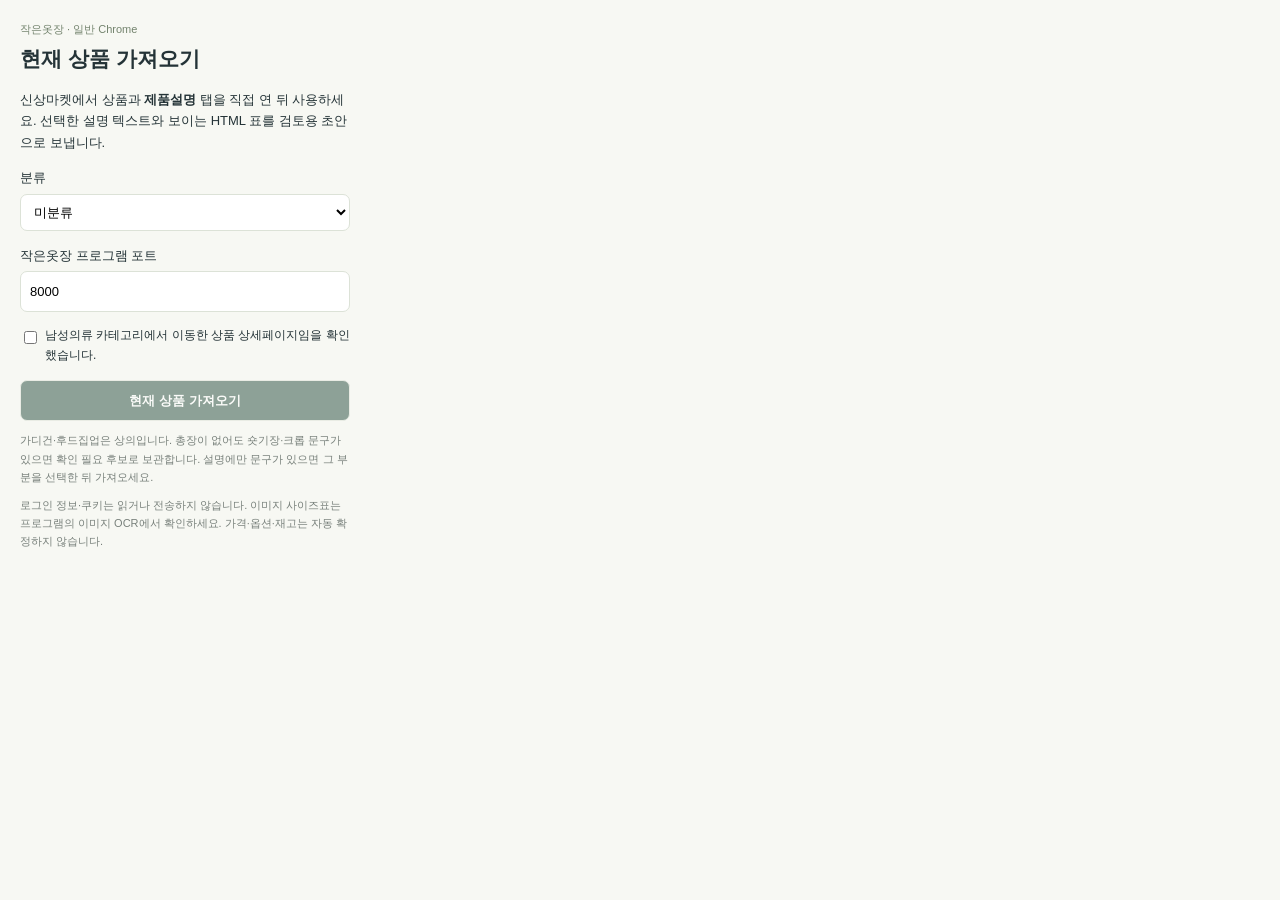
==== chrome-extension/popup.html @ b9dd89ab "Add manual capture from ordinary Chrome and update menswear screening rules" ====
<!doctype html><html lang="ko"><head><meta charset="utf-8"><title>작은옷장 가져오기</title><link rel="stylesheet" href="popup.css"><script src="popup.js" defer></script></head><body>
<p class="eyebrow">작은옷장 · 일반 Chrome</p><h1>현재 상품 가져오기</h1>
<p>신상마켓에서 상품과 <b>제품설명</b> 탭을 직접 연 뒤 사용하세요. 선택한 설명 텍스트와 보이는 HTML 표를 검토용 초안으로 보냅니다.</p>
<label>분류<select id="category"><option>미분류</option><option>아우터</option><option>상의</option><option>바지</option></select></label>
<label>작은옷장 프로그램 포트<input id="port" type="number" min="1" max="65535" value="8000"></label>
<label class="check"><input id="confirmed" type="checkbox">남성의류 카테고리에서 이동한 상품 상세페이지임을 확인했습니다.</label>
<button id="capture" disabled>현재 상품 가져오기</button><p id="status" role="status"></p>
<p class="small">가디건·후드집업은 상의입니다. 총장이 없어도 숏기장·크롭 문구가 있으면 확인 필요 후보로 보관합니다. 설명에만 문구가 있으면 그 부분을 선택한 뒤 가져오세요.</p><p class="small">로그인 정보·쿠키는 읽거나 전송하지 않습니다. 이미지 사이즈표는 프로그램의 이미지 OCR에서 확인하세요. 가격·옵션·재고는 자동 확정하지 않습니다.</p>
</body></html>
---- chrome-extension/popup.css ----
body{width:330px;margin:0;padding:20px;font:13px/1.65 -apple-system,"Malgun Gothic",sans-serif;background:#f7f8f3;color:#243337}h1{font-size:21px;margin:4px 0 12px}.eyebrow{color:#73836d;font-size:11px;margin:0}p{margin:10px 0}label{display:flex;flex-direction:column;gap:5px;margin:14px 0}input,select,button{font:inherit;border:1px solid #dce2d7;border-radius:7px;padding:9px;background:white}button{background:#264d3e;color:white;width:100%;cursor:pointer;font-weight:600}button:disabled{opacity:.5;cursor:default}.check{flex-direction:row;align-items:start;font-size:12px}.check input{margin-top:5px;accent-color:#264d3e}.small{font-size:11px;color:#78807b}#status{white-space:pre-wrap;overflow-wrap:anywhere}
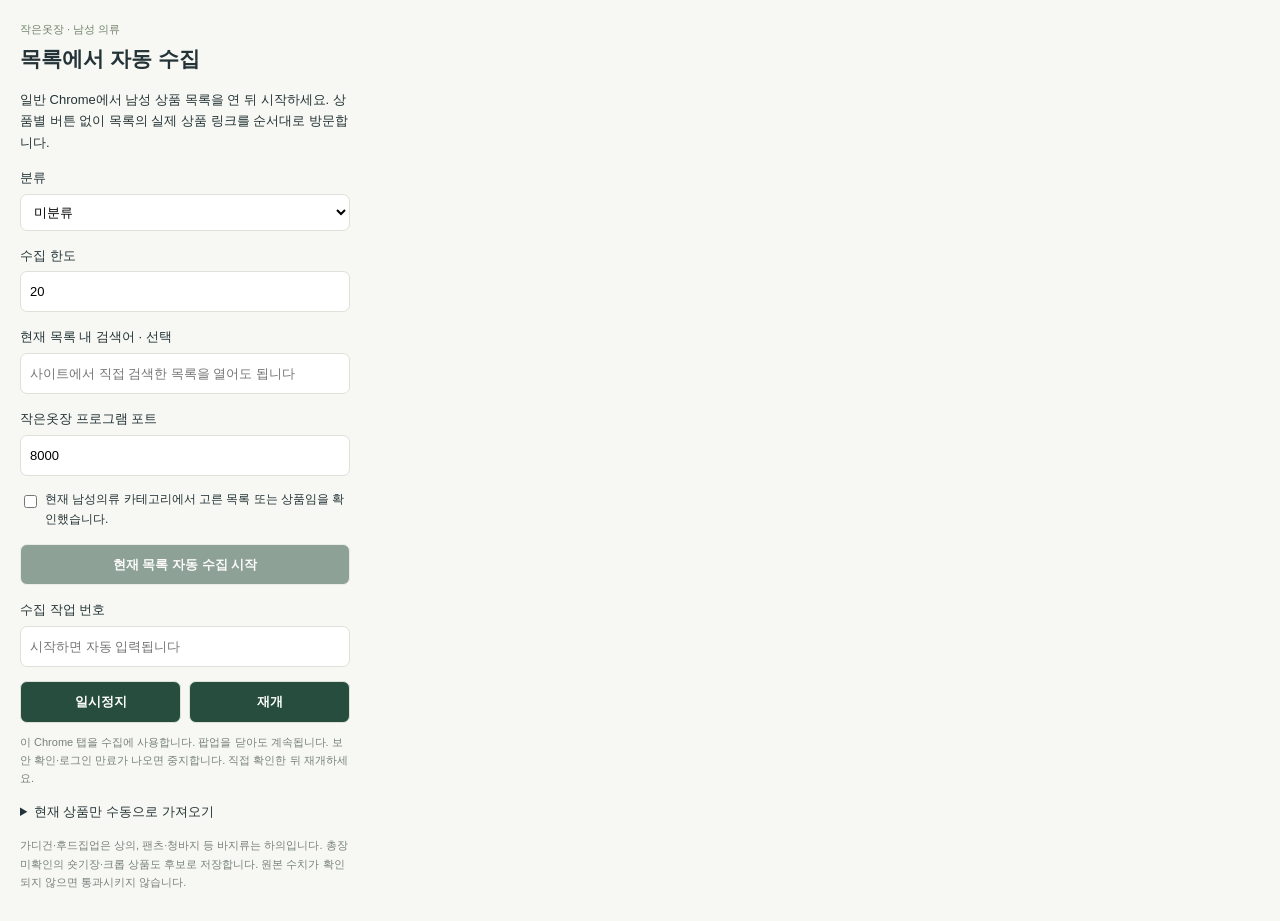
==== commit c383651b: "Automate bounded mens listing collection, detail views, local images and evidence-based option scree" ====
--- a/chrome-extension/popup.html
+++ b/chrome-extension/popup.html
@@ -1,9 +1,15 @@
-<!doctype html><html lang="ko"><head><meta charset="utf-8"><title>작은옷장 가져오기</title><link rel="stylesheet" href="popup.css"><script src="popup.js" defer></script></head><body>
-<p class="eyebrow">작은옷장 · 일반 Chrome</p><h1>현재 상품 가져오기</h1>
-<p>신상마켓에서 상품과 <b>제품설명</b> 탭을 직접 연 뒤 사용하세요. 선택한 설명 텍스트와 보이는 HTML 표를 검토용 초안으로 보냅니다.</p>
-<label>분류<select id="category"><option>미분류</option><option>아우터</option><option>상의</option><option>바지</option></select></label>
+<!doctype html><html lang="ko"><head><meta charset="utf-8"><title>작은옷장 자동 수집</title><link rel="stylesheet" href="popup.css"><script src="popup.js" defer></script></head><body>
+<p class="eyebrow">작은옷장 · 남성 의류</p><h1>목록에서 자동 수집</h1>
+<p>일반 Chrome에서 남성 상품 목록을 연 뒤 시작하세요. 상품별 버튼 없이 목록의 실제 상품 링크를 순서대로 방문합니다.</p>
+<label>분류<select id="category"><option>미분류</option><option>아우터</option><option>상의</option><option value="바지">하의 · 바지류 전체</option></select></label>
+<label>수집 한도<input id="limit" type="number" min="1" max="200" value="20"></label>
+<label>현재 목록 내 검색어 · 선택<input id="keyword" maxlength="200" placeholder="사이트에서 직접 검색한 목록을 열어도 됩니다"></label>
 <label>작은옷장 프로그램 포트<input id="port" type="number" min="1" max="65535" value="8000"></label>
-<label class="check"><input id="confirmed" type="checkbox">남성의류 카테고리에서 이동한 상품 상세페이지임을 확인했습니다.</label>
-<button id="capture" disabled>현재 상품 가져오기</button><p id="status" role="status"></p>
-<p class="small">가디건·후드집업은 상의입니다. 총장이 없어도 숏기장·크롭 문구가 있으면 확인 필요 후보로 보관합니다. 설명에만 문구가 있으면 그 부분을 선택한 뒤 가져오세요.</p><p class="small">로그인 정보·쿠키는 읽거나 전송하지 않습니다. 이미지 사이즈표는 프로그램의 이미지 OCR에서 확인하세요. 가격·옵션·재고는 자동 확정하지 않습니다.</p>
+<label class="check"><input id="confirmed" type="checkbox">현재 남성의류 카테고리에서 고른 목록 또는 상품임을 확인했습니다.</label>
+<button id="auto-start" disabled>현재 목록 자동 수집 시작</button>
+<label>수집 작업 번호<input id="job-id" type="number" min="1" placeholder="시작하면 자동 입력됩니다"></label>
+<div class="row"><button id="auto-pause">일시정지</button><button id="auto-resume">재개</button></div><p id="auto-status" role="status"></p>
+<p class="small">이 Chrome 탭을 수집에 사용합니다. 팝업을 닫아도 계속됩니다. 보안 확인·로그인 만료가 나오면 중지합니다. 직접 확인한 뒤 재개하세요.</p>
+<details><summary>현재 상품만 수동으로 가져오기</summary><button id="capture" disabled>현재 상품 가져오기</button><p id="status" role="status"></p></details>
+<p class="small">가디건·후드집업은 상의, 팬츠·청바지 등 바지류는 하의입니다. 총장 미확인의 숏기장·크롭 상품도 후보로 저장합니다. 원본 수치가 확인되지 않으면 통과시키지 않습니다.</p>
 </body></html>
--- a/chrome-extension/popup.css
+++ b/chrome-extension/popup.css
@@ -1 +1,3 @@
 body{width:330px;margin:0;padding:20px;font:13px/1.65 -apple-system,"Malgun Gothic",sans-serif;background:#f7f8f3;color:#243337}h1{font-size:21px;margin:4px 0 12px}.eyebrow{color:#73836d;font-size:11px;margin:0}p{margin:10px 0}label{display:flex;flex-direction:column;gap:5px;margin:14px 0}input,select,button{font:inherit;border:1px solid #dce2d7;border-radius:7px;padding:9px;background:white}button{background:#264d3e;color:white;width:100%;cursor:pointer;font-weight:600}button:disabled{opacity:.5;cursor:default}.check{flex-direction:row;align-items:start;font-size:12px}.check input{margin-top:5px;accent-color:#264d3e}.small{font-size:11px;color:#78807b}#status{white-space:pre-wrap;overflow-wrap:anywhere}
+
+.row{display:flex;gap:8px}details{margin:14px 0}summary{cursor:pointer}details button{margin-top:10px}#auto-status{white-space:pre-wrap;overflow-wrap:anywhere}
